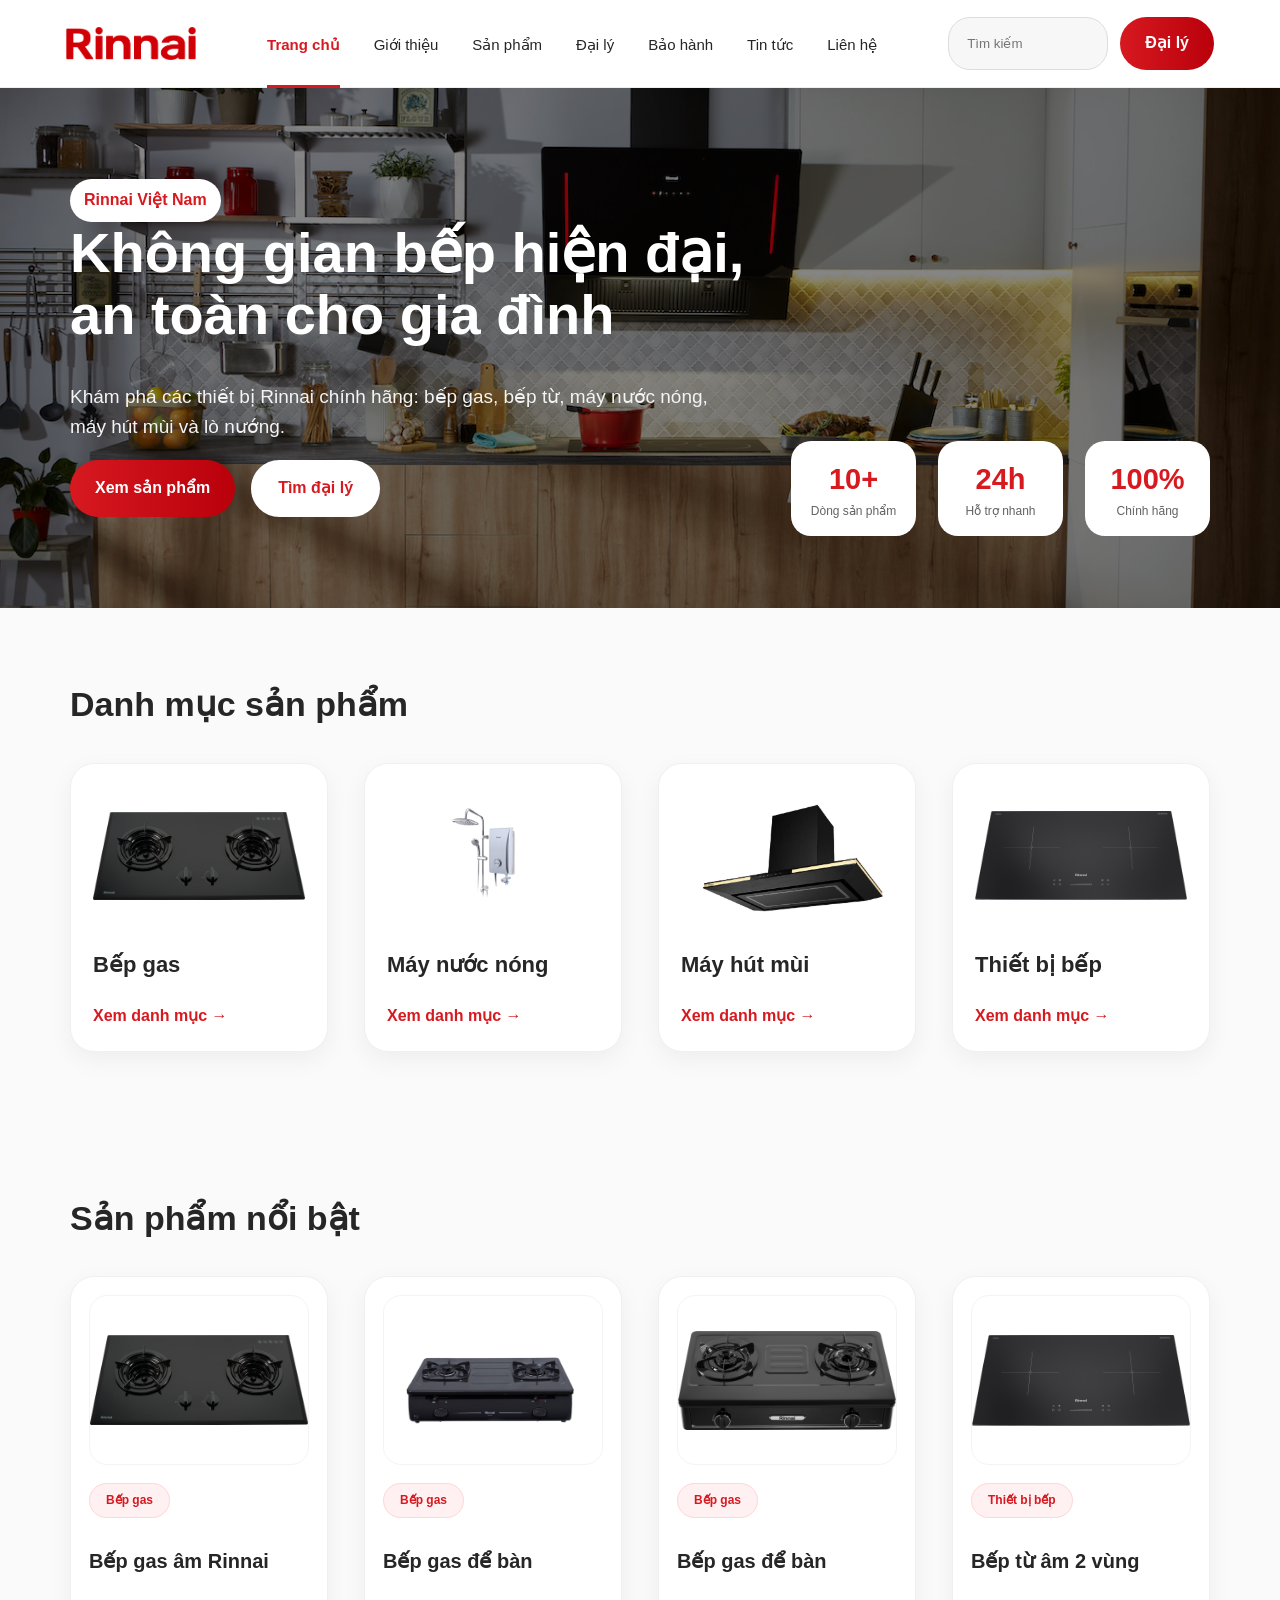
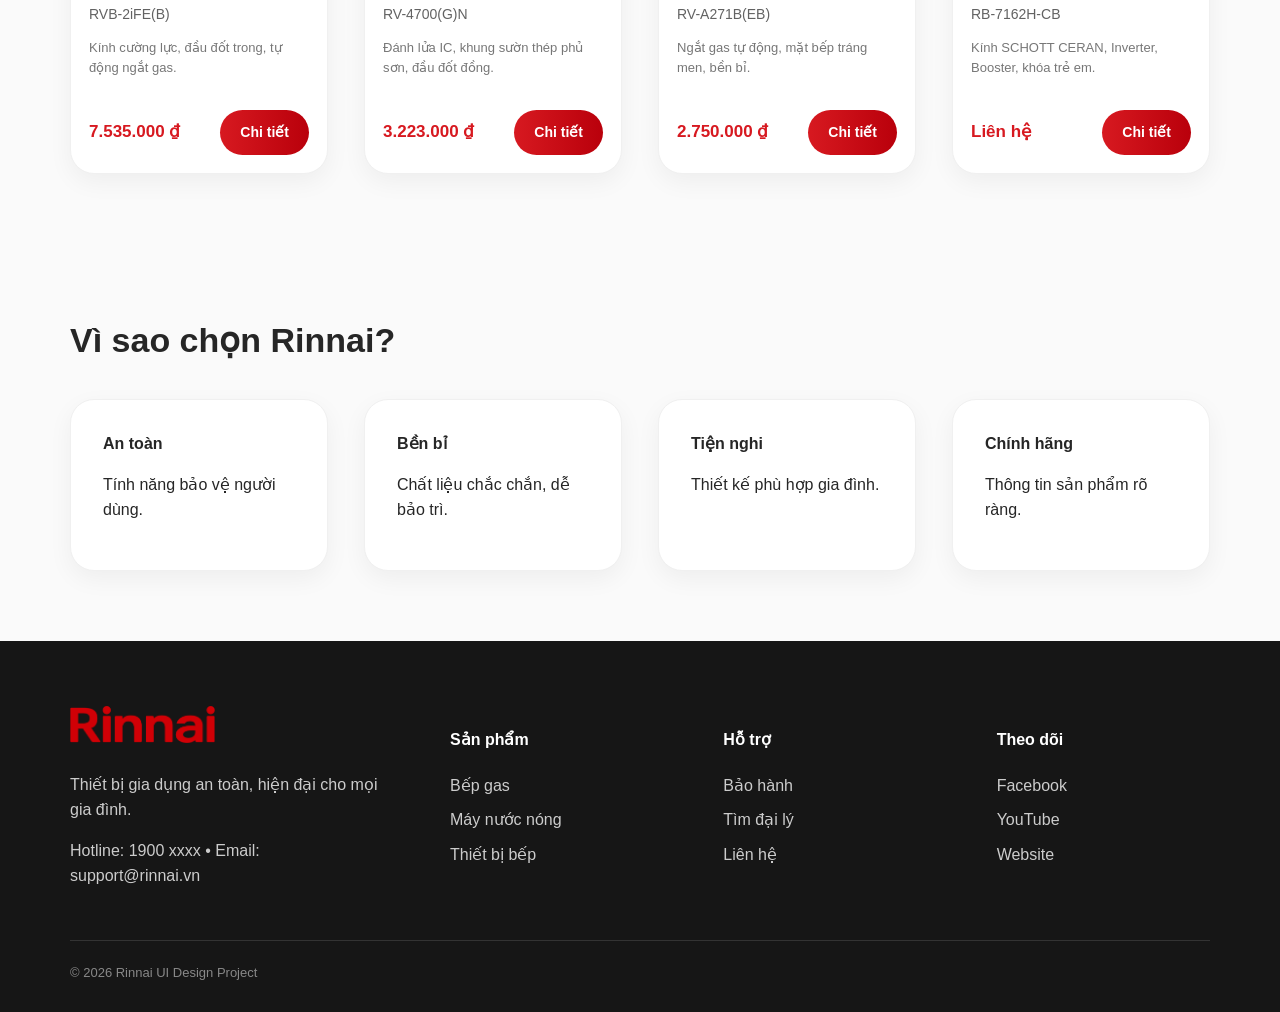
==== index.html @ 89b27ddd "Initial Rinnai high fidelity website" ====
<!doctype html><html lang="vi"><head><meta charset="utf-8"><meta name="viewport" content="width=device-width, initial-scale=1"><title>Trang chủ | Rinnai UI Design</title><link rel="stylesheet" href="assets/css/styles.css"></head><body><header class="site-header"><a class="logo" href="index.html"><img src="assets/images/logo.png" alt="Rinnai"></a><nav class="nav-links"><a class="active" href="index.html">Trang chủ</a><a class="" href="about.html">Giới thiệu</a><a class="" href="products.html">Sản phẩm</a><a class="" href="dealers.html">Đại lý</a><a class="" href="warranty.html">Bảo hành</a><a class="" href="news.html">Tin tức</a><a class="" href="contact.html">Liên hệ</a></nav><div class="header-actions"><input class="search" placeholder="Tìm kiếm"><a class="btn dealer-btn" href="dealers.html">Đại lý</a></div></header><main><section class="hero"><img src="assets/images/banner-kitchen.jpg"><div class="hero-overlay"></div><div class="hero-content"><span class="eyebrow">Rinnai Việt Nam</span><h1>Không gian bếp hiện đại,<br>an toàn cho gia đình</h1><p>Khám phá các thiết bị Rinnai chính hãng: bếp gas, bếp từ, máy nước nóng, máy hút mùi và lò nướng.</p><div class="hero-actions"><a class="btn" href="products.html">Xem sản phẩm</a><a class="btn outline light" href="dealers.html">Tìm đại lý</a></div><div class="hero-stats"><div><strong>10+</strong><span>Dòng sản phẩm</span></div><div><strong>24h</strong><span>Hỗ trợ nhanh</span></div><div><strong>100%</strong><span>Chính hãng</span></div></div></div></section><section class="section"><h2>Danh mục sản phẩm</h2><div class="category-grid"><a class="category-card" href="gas-stove.html"><img src="assets/images/gas-built-in.png" alt="Bếp gas"><h3>Bếp gas</h3><span>Xem danh mục →</span></a><a class="category-card" href="water-heater.html"><img src="assets/images/heater-dp.png" alt="Máy nước nóng"><h3>Máy nước nóng</h3><span>Xem danh mục →</span></a><a class="category-card" href="kitchen-appliances.html"><img src="assets/images/hood-angle.jpg" alt="Máy hút mùi"><h3>Máy hút mùi</h3><span>Xem danh mục →</span></a><a class="category-card" href="kitchen-appliances.html"><img src="assets/images/induction-rb7162.png" alt="Thiết bị bếp"><h3>Thiết bị bếp</h3><span>Xem danh mục →</span></a></div></section><section class="section"><h2>Sản phẩm nổi bật</h2><div class="product-grid"><article class="product-card" data-category="Bếp gas">
<a class="product-image" href="product-detail.html?id=rvb-2ife"><img src="assets/images/gas-built-in.png" alt="Bếp gas âm Rinnai"></a>
<span class="tag">Bếp gas</span><h3>Bếp gas âm Rinnai</h3><p class="code">RVB-2iFE(B)</p><p class="desc">Kính cường lực, đầu đốt trong, tự động ngắt gas.</p>
<div class="card-bottom"><strong>7.535.000 ₫</strong><a class="btn small" href="product-detail.html?id=rvb-2ife">Chi tiết</a></div></article><article class="product-card" data-category="Bếp gas">
<a class="product-image" href="product-detail.html?id=rv-4700"><img src="assets/images/gas-table-rv4700.jpg" alt="Bếp gas để bàn"></a>
<span class="tag">Bếp gas</span><h3>Bếp gas để bàn</h3><p class="code">RV-4700(G)N</p><p class="desc">Đánh lửa IC, khung sườn thép phủ sơn, đầu đốt đồng.</p>
<div class="card-bottom"><strong>3.223.000 ₫</strong><a class="btn small" href="product-detail.html?id=rv-4700">Chi tiết</a></div></article><article class="product-card" data-category="Bếp gas">
<a class="product-image" href="product-detail.html?id=rv-a271"><img src="assets/images/gas-table-rva271.png" alt="Bếp gas để bàn"></a>
<span class="tag">Bếp gas</span><h3>Bếp gas để bàn</h3><p class="code">RV-A271B(EB)</p><p class="desc">Ngắt gas tự động, mặt bếp tráng men, bền bỉ.</p>
<div class="card-bottom"><strong>2.750.000 ₫</strong><a class="btn small" href="product-detail.html?id=rv-a271">Chi tiết</a></div></article><article class="product-card" data-category="Thiết bị bếp">
<a class="product-image" href="product-detail.html?id=rb-7162h"><img src="assets/images/induction-rb7162.png" alt="Bếp từ âm 2 vùng"></a>
<span class="tag">Thiết bị bếp</span><h3>Bếp từ âm 2 vùng</h3><p class="code">RB-7162H-CB</p><p class="desc">Kính SCHOTT CERAN, Inverter, Booster, khóa trẻ em.</p>
<div class="card-bottom"><strong>Liên hệ</strong><a class="btn small" href="product-detail.html?id=rb-7162h">Chi tiết</a></div></article></div></section><section class="section"><h2>Vì sao chọn Rinnai?</h2><div class="why-grid"><div><b>An toàn</b><p>Tính năng bảo vệ người dùng.</p></div><div><b>Bền bỉ</b><p>Chất liệu chắc chắn, dễ bảo trì.</p></div><div><b>Tiện nghi</b><p>Thiết kế phù hợp gia đình.</p></div><div><b>Chính hãng</b><p>Thông tin sản phẩm rõ ràng.</p></div></div></section></main><footer class="site-footer"><div class="footer-grid"><div><img class="footer-logo" src="assets/images/logo.png" alt="Rinnai"><p>Thiết bị gia dụng an toàn, hiện đại cho mọi gia đình.</p><p>Hotline: 1900 xxxx • Email: support@rinnai.vn</p></div><div><h4>Sản phẩm</h4><a href="gas-stove.html">Bếp gas</a><a href="water-heater.html">Máy nước nóng</a><a href="kitchen-appliances.html">Thiết bị bếp</a></div><div><h4>Hỗ trợ</h4><a href="warranty.html">Bảo hành</a><a href="dealers.html">Tìm đại lý</a><a href="contact.html">Liên hệ</a></div><div><h4>Theo dõi</h4><a>Facebook</a><a>YouTube</a><a>Website</a></div></div><div class="copyright">© 2026 Rinnai UI Design Project</div></footer><script src="assets/js/main.js"></script></body></html>
---- assets/css/styles.css ----
:root{--red:#D71920;--dark:#171717;--gray:#626262;--line:#e7e7e7;--bg:#fafafa}
*{box-sizing:border-box}body{margin:0;font-family:Arial,Helvetica,sans-serif;background:var(--bg);color:#262626;line-height:1.55}a{text-decoration:none;color:inherit}img{max-width:100%;display:block}
.site-header{height:88px;background:#fff;border-bottom:1px solid #eee;display:flex;align-items:center;padding:0 66px;gap:34px;position:sticky;top:0;z-index:10}.logo img{width:130px}.nav-links{display:flex;gap:34px;flex:1;justify-content:center}.nav-links a{font-size:15px;padding:34px 0 28px;border-bottom:3px solid transparent}.nav-links a.active{color:var(--red);font-weight:700;border-color:var(--red)}.header-actions{display:flex;gap:12px}.search{width:160px;border:1px solid #ddd;border-radius:22px;padding:12px 18px;background:#f7f7f7}
.btn{display:inline-flex;align-items:center;justify-content:center;border-radius:999px;padding:14px 25px;background:linear-gradient(90deg,#D71920,#B9000B);color:#fff;font-weight:700;border:0;cursor:pointer;white-space:nowrap}.btn.outline{background:#fff;color:var(--red);border:2px solid var(--red)}.btn.outline.light{background:#fff;color:var(--red);border-color:#fff}.btn.small{padding:12px 20px;font-size:14px}
.hero,.sub-hero{position:relative;min-height:520px;overflow:hidden}.sub-hero{min-height:420px}.hero img{height:520px;width:100%;object-fit:cover}.sub-hero img{height:420px;width:100%;object-fit:cover}.hero-overlay{position:absolute;inset:0;background:rgba(0,0,0,.48)}.hero-content{position:absolute;inset:0;display:flex;flex-direction:column;justify-content:center;padding:0 70px;color:#fff}.hero-content h1{font-size:56px;line-height:1.1;margin:0 0 18px}.hero-content p{font-size:19px;max-width:650px;color:#f4f4f4}.eyebrow{background:#fff;color:var(--red);border-radius:99px;padding:9px 14px;font-weight:700;width:max-content}.hero-actions{display:flex;gap:16px}.hero-stats{position:absolute;right:70px;bottom:72px;display:flex;gap:22px}.hero-stats div{background:#fff;border-radius:20px;width:125px;height:95px;text-align:center;display:flex;flex-direction:column;justify-content:center}.hero-stats strong{font-size:29px;color:var(--red)}.hero-stats span{font-size:12px;color:var(--gray)}
.page-hero{background:#fff6f2;padding:88px 70px 74px}.page-hero h1{font-size:52px;margin:0 0 18px}.page-hero p{font-size:18px;color:var(--gray)}.page-hero.split{display:grid;grid-template-columns:1.2fr .8fr;gap:60px;align-items:center}.page-hero.split img{height:270px;object-fit:cover;border-radius:26px;background:#fff}
.section{padding:70px}.section h2{font-size:34px;margin:0 0 32px}.category-grid,.product-grid,.why-grid,.feature-grid,.news-grid{display:grid;grid-template-columns:repeat(4,1fr);gap:36px}.news-grid{grid-template-columns:repeat(3,1fr)}.category-card,.product-card,.why-grid>div,.feature-grid>div,.panel,.news-grid article{background:#fff;border:1px solid #f0f0f0;border-radius:24px;box-shadow:0 8px 24px rgba(0,0,0,.05)}.category-card{padding:22px}.category-card img{height:140px;object-fit:contain;margin:auto}.category-card h3{font-size:22px}.category-card span,.news-grid a{color:var(--red);font-weight:700}
.product-card{padding:18px;min-height:490px;display:flex;flex-direction:column}.product-image{height:170px;background:#fff;border:1px solid #f4f4f4;border-radius:18px;display:flex;align-items:center;justify-content:center;overflow:hidden}.product-image img{max-height:150px;object-fit:contain;margin:auto}.tag{align-self:flex-start;background:#fff0f1;color:var(--red);border:1px solid #ffd6d9;border-radius:99px;padding:7px 16px;font-size:12px;font-weight:700;margin-top:18px}.product-card h3{font-size:20px;min-height:50px;margin:28px 0 8px}.code{color:var(--gray);font-size:14px;margin:0 0 12px}.desc{color:#777;font-size:13px;min-height:44px;margin:0}.card-bottom{margin-top:auto;display:flex;align-items:center;justify-content:space-between;gap:12px;padding-top:28px}.card-bottom strong{color:var(--red);font-size:17px;white-space:nowrap}
.why-grid>div,.feature-grid>div,.panel,.news-grid article{padding:32px}.filters{display:flex;gap:14px;flex-wrap:wrap;margin-bottom:36px}.filter-btn{border:1px solid #eaeaea;background:#fff;border-radius:99px;padding:15px 25px;font-weight:700}.filter-btn.active{background:var(--red);color:#fff;border-color:var(--red)}
.detail-layout{display:grid;grid-template-columns:1fr 1fr;gap:60px}.detail-image,.detail-info{background:#fff;border:1px solid #f0f0f0;border-radius:32px;padding:44px}.detail-image img{height:520px;object-fit:contain;margin:auto}.detail-info h1{font-size:44px;line-height:1.1}.detail-price{display:block;color:var(--red);font-size:32px;margin:24px 0}.detail-actions{display:flex;gap:14px;margin-top:24px}.compare-table table{width:100%;border-collapse:collapse;background:#fff;border-radius:24px;overflow:hidden}.compare-table th{background:var(--red);color:#fff}.compare-table th,.compare-table td{padding:22px;border-bottom:1px solid #eee}.compare-table img{height:120px;object-fit:contain}
.two-col{display:grid;grid-template-columns:430px 1fr;gap:60px}.panel input,.panel select,.panel textarea{width:100%;border:1px solid #e5e5e5;background:#f9f9f9;border-radius:14px;padding:16px 18px;margin-bottom:16px}.panel textarea{min-height:115px}.map-box{background:#ededed;border-radius:28px;display:flex;align-items:center;justify-content:center;color:var(--gray);font-weight:700;font-size:22px}.steps b{background:var(--red);color:#fff;border-radius:50%;display:inline-flex;width:42px;height:42px;align-items:center;justify-content:center;margin-right:12px}
.news-grid img{height:190px;object-fit:cover;border-radius:18px;width:100%;background:#fff}
.site-footer{background:#161616;color:#ccc;padding:65px 70px 28px}.footer-grid{display:grid;grid-template-columns:1.5fr repeat(3,1fr);gap:60px}.footer-logo{width:145px;margin-bottom:30px}.site-footer h4{color:#fff}.site-footer a{display:block;color:#ccc;margin:10px 0}.copyright{border-top:1px solid #333;margin-top:36px;padding-top:22px;color:#888;font-size:13px}
@media(max-width:1100px){.nav-links{display:none}.site-header{padding:0 24px}.search{display:none}.hero-stats{display:none}.category-grid,.product-grid,.why-grid,.feature-grid,.news-grid,.footer-grid,.page-hero.split,.detail-layout,.two-col{grid-template-columns:1fr 1fr}.page-hero.split,.detail-layout,.two-col,.footer-grid{grid-template-columns:1fr}.hero-content h1{font-size:42px}}
@media(max-width:680px){.section,.page-hero,.hero-content,.site-footer{padding-left:22px;padding-right:22px}.category-grid,.product-grid,.why-grid,.feature-grid,.news-grid{grid-template-columns:1fr}.hero-content h1,.page-hero h1{font-size:34px}.dealer-btn{display:none}}
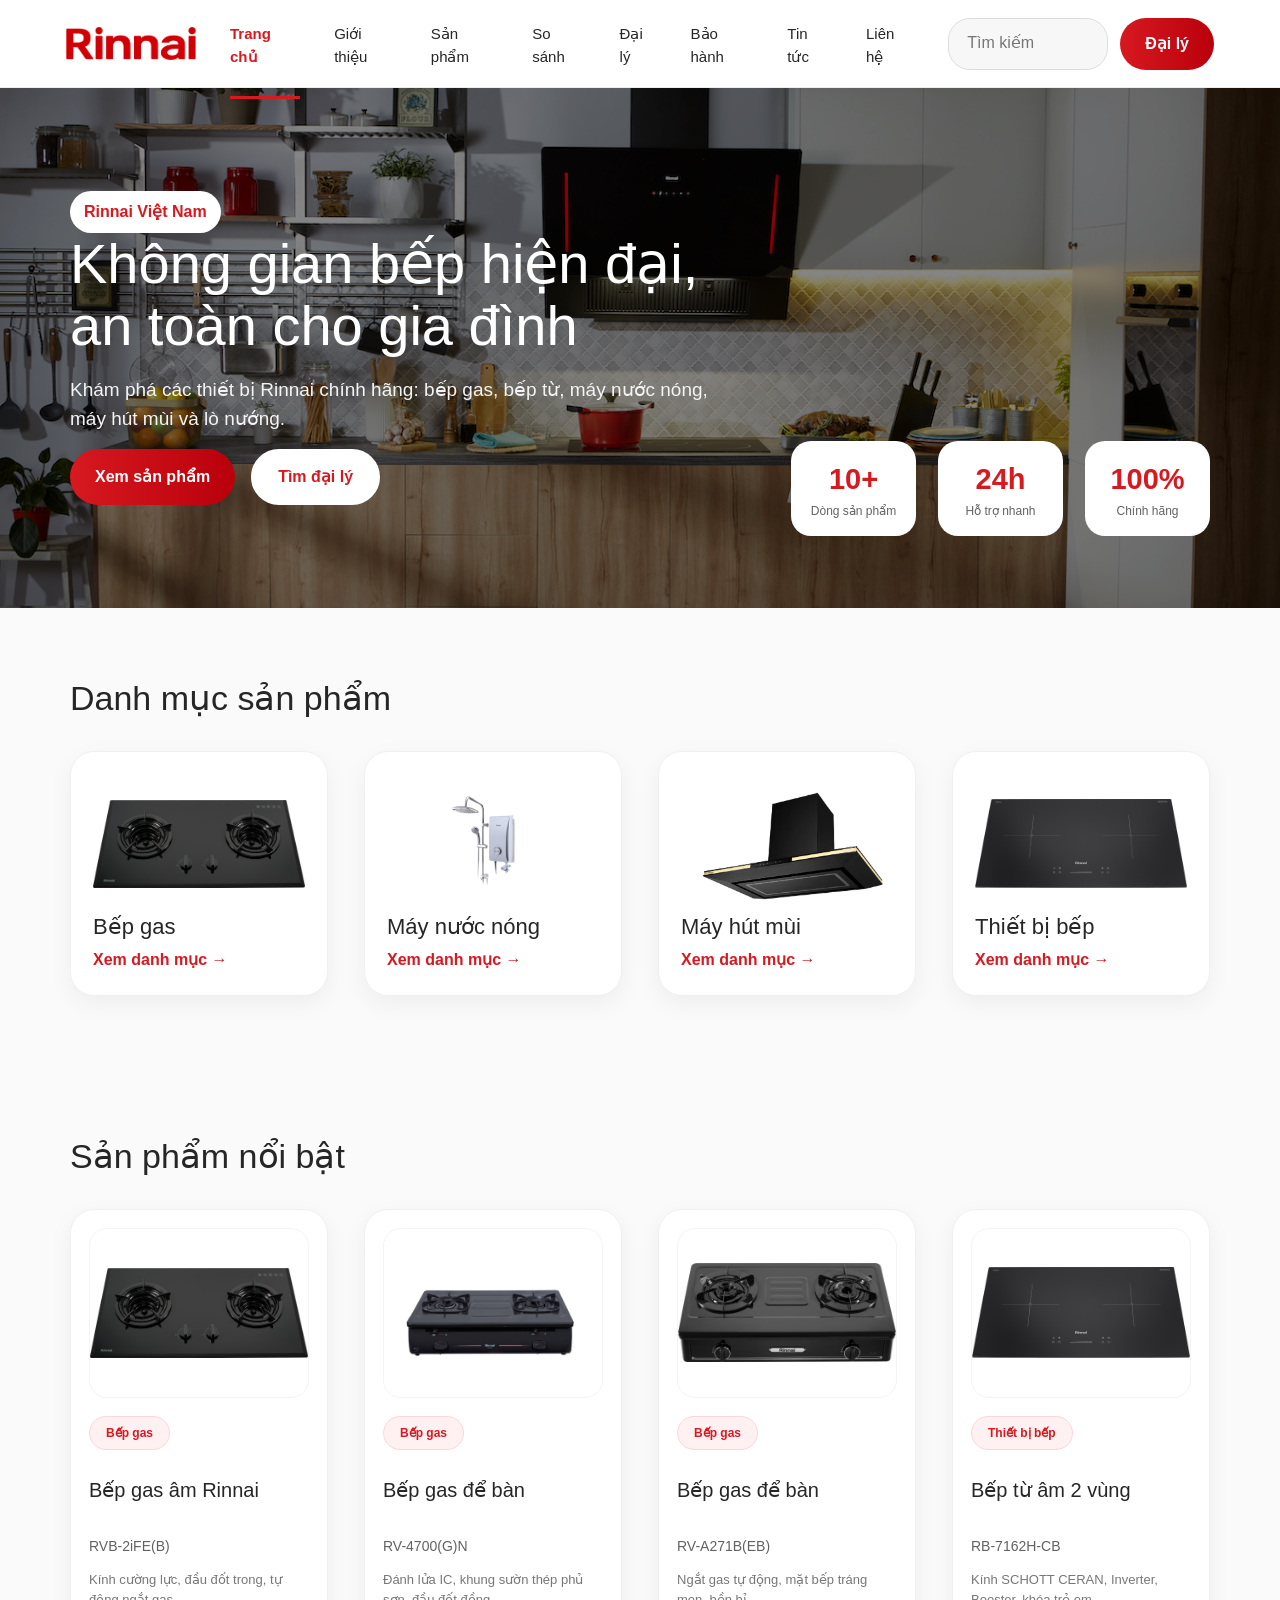
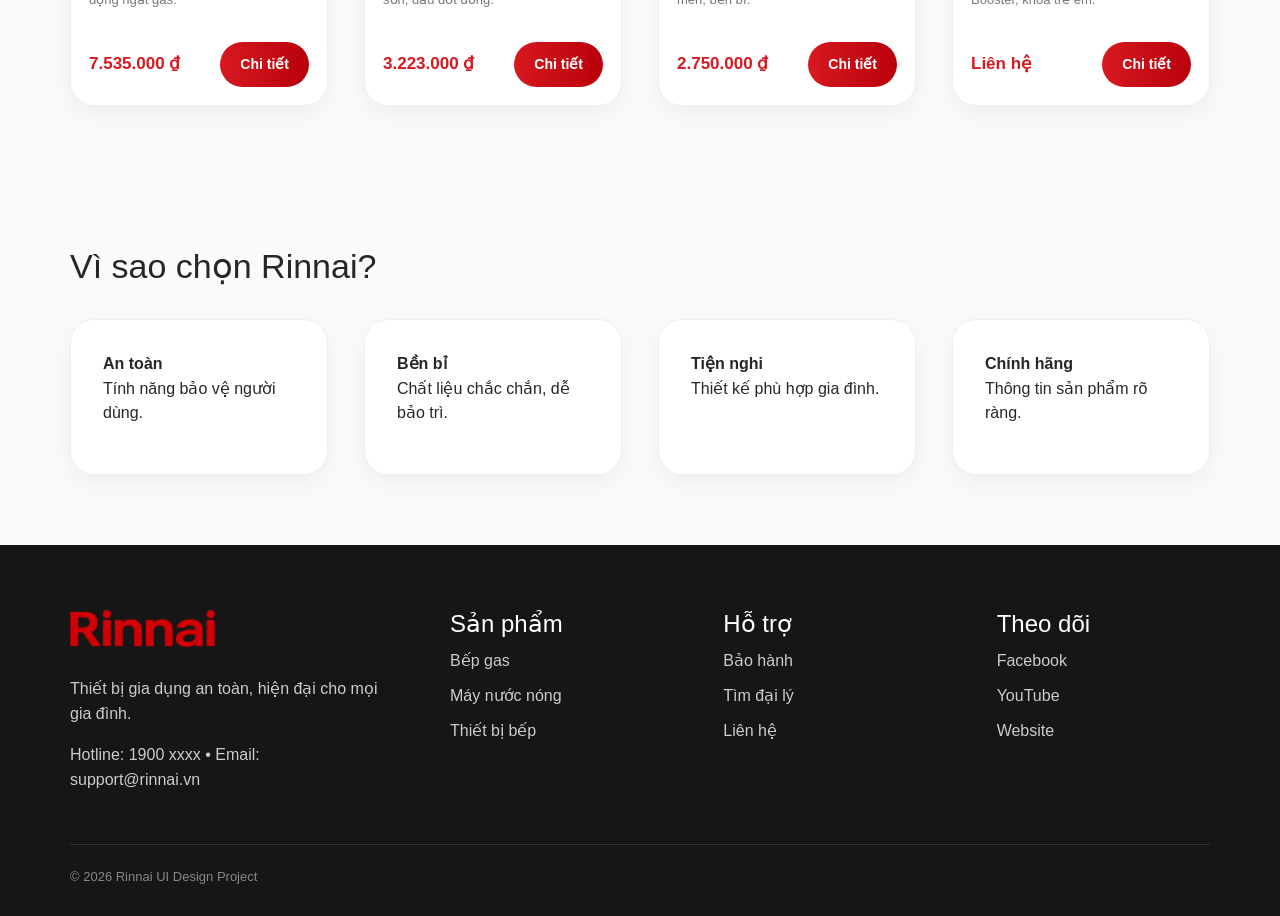
==== commit 32ba8631: "Fix compare dealers forms and bootstrap" ====
--- a/index.html
+++ b/index.html
@@ -1,4 +1,5 @@
-<!doctype html><html lang="vi"><head><meta charset="utf-8"><meta name="viewport" content="width=device-width, initial-scale=1"><title>Trang chủ | Rinnai UI Design</title><link rel="stylesheet" href="assets/css/styles.css"></head><body><header class="site-header"><a class="logo" href="index.html"><img src="assets/images/logo.png" alt="Rinnai"></a><nav class="nav-links"><a class="active" href="index.html">Trang chủ</a><a class="" href="about.html">Giới thiệu</a><a class="" href="products.html">Sản phẩm</a><a class="" href="dealers.html">Đại lý</a><a class="" href="warranty.html">Bảo hành</a><a class="" href="news.html">Tin tức</a><a class="" href="contact.html">Liên hệ</a></nav><div class="header-actions"><input class="search" placeholder="Tìm kiếm"><a class="btn dealer-btn" href="dealers.html">Đại lý</a></div></header><main><section class="hero"><img src="assets/images/banner-kitchen.jpg"><div class="hero-overlay"></div><div class="hero-content"><span class="eyebrow">Rinnai Việt Nam</span><h1>Không gian bếp hiện đại,<br>an toàn cho gia đình</h1><p>Khám phá các thiết bị Rinnai chính hãng: bếp gas, bếp từ, máy nước nóng, máy hút mùi và lò nướng.</p><div class="hero-actions"><a class="btn" href="products.html">Xem sản phẩm</a><a class="btn outline light" href="dealers.html">Tìm đại lý</a></div><div class="hero-stats"><div><strong>10+</strong><span>Dòng sản phẩm</span></div><div><strong>24h</strong><span>Hỗ trợ nhanh</span></div><div><strong>100%</strong><span>Chính hãng</span></div></div></div></section><section class="section"><h2>Danh mục sản phẩm</h2><div class="category-grid"><a class="category-card" href="gas-stove.html"><img src="assets/images/gas-built-in.png" alt="Bếp gas"><h3>Bếp gas</h3><span>Xem danh mục →</span></a><a class="category-card" href="water-heater.html"><img src="assets/images/heater-dp.png" alt="Máy nước nóng"><h3>Máy nước nóng</h3><span>Xem danh mục →</span></a><a class="category-card" href="kitchen-appliances.html"><img src="assets/images/hood-angle.jpg" alt="Máy hút mùi"><h3>Máy hút mùi</h3><span>Xem danh mục →</span></a><a class="category-card" href="kitchen-appliances.html"><img src="assets/images/induction-rb7162.png" alt="Thiết bị bếp"><h3>Thiết bị bếp</h3><span>Xem danh mục →</span></a></div></section><section class="section"><h2>Sản phẩm nổi bật</h2><div class="product-grid"><article class="product-card" data-category="Bếp gas">
+<!doctype html><html lang="vi"><head><meta charset="utf-8"><meta name="viewport" content="width=device-width, initial-scale=1"><title>Trang chủ | Rinnai UI Design</title><link href="https://cdn.jsdelivr.net/npm/bootstrap@5.3.3/dist/css/bootstrap.min.css" rel="stylesheet">
+  <link rel="stylesheet" href="assets/css/styles.css"></head><body><header class="site-header"><a class="logo" href="index.html"><img src="assets/images/logo.png" alt="Rinnai"></a><nav class="nav-links"><a class="active" href="index.html">Trang chủ</a><a class="" href="about.html">Giới thiệu</a><a class="" href="products.html">Sản phẩm</a><a class="" href="compare.html">So sánh</a><a class="" href="dealers.html">Đại lý</a><a class="" href="warranty.html">Bảo hành</a><a class="" href="news.html">Tin tức</a><a class="" href="contact.html">Liên hệ</a></nav><div class="header-actions"><input class="search" placeholder="Tìm kiếm"><a class="btn dealer-btn" href="dealers.html">Đại lý</a></div></header><main><section class="hero"><img src="assets/images/banner-kitchen.jpg"><div class="hero-overlay"></div><div class="hero-content"><span class="eyebrow">Rinnai Việt Nam</span><h1>Không gian bếp hiện đại,<br>an toàn cho gia đình</h1><p>Khám phá các thiết bị Rinnai chính hãng: bếp gas, bếp từ, máy nước nóng, máy hút mùi và lò nướng.</p><div class="hero-actions"><a class="btn" href="products.html">Xem sản phẩm</a><a class="btn outline light" href="dealers.html">Tìm đại lý</a></div><div class="hero-stats"><div><strong>10+</strong><span>Dòng sản phẩm</span></div><div><strong>24h</strong><span>Hỗ trợ nhanh</span></div><div><strong>100%</strong><span>Chính hãng</span></div></div></div></section><section class="section"><h2>Danh mục sản phẩm</h2><div class="category-grid"><a class="category-card" href="gas-stove.html"><img src="assets/images/gas-built-in.png" alt="Bếp gas"><h3>Bếp gas</h3><span>Xem danh mục →</span></a><a class="category-card" href="water-heater.html"><img src="assets/images/heater-dp.png" alt="Máy nước nóng"><h3>Máy nước nóng</h3><span>Xem danh mục →</span></a><a class="category-card" href="kitchen-appliances.html"><img src="assets/images/hood-angle.jpg" alt="Máy hút mùi"><h3>Máy hút mùi</h3><span>Xem danh mục →</span></a><a class="category-card" href="kitchen-appliances.html"><img src="assets/images/induction-rb7162.png" alt="Thiết bị bếp"><h3>Thiết bị bếp</h3><span>Xem danh mục →</span></a></div></section><section class="section"><h2>Sản phẩm nổi bật</h2><div class="product-grid"><article class="product-card" data-category="Bếp gas">
 <a class="product-image" href="product-detail.html?id=rvb-2ife"><img src="assets/images/gas-built-in.png" alt="Bếp gas âm Rinnai"></a>
 <span class="tag">Bếp gas</span><h3>Bếp gas âm Rinnai</h3><p class="code">RVB-2iFE(B)</p><p class="desc">Kính cường lực, đầu đốt trong, tự động ngắt gas.</p>
 <div class="card-bottom"><strong>7.535.000 ₫</strong><a class="btn small" href="product-detail.html?id=rvb-2ife">Chi tiết</a></div></article><article class="product-card" data-category="Bếp gas">
@@ -10,4 +11,5 @@
 <div class="card-bottom"><strong>2.750.000 ₫</strong><a class="btn small" href="product-detail.html?id=rv-a271">Chi tiết</a></div></article><article class="product-card" data-category="Thiết bị bếp">
 <a class="product-image" href="product-detail.html?id=rb-7162h"><img src="assets/images/induction-rb7162.png" alt="Bếp từ âm 2 vùng"></a>
 <span class="tag">Thiết bị bếp</span><h3>Bếp từ âm 2 vùng</h3><p class="code">RB-7162H-CB</p><p class="desc">Kính SCHOTT CERAN, Inverter, Booster, khóa trẻ em.</p>
-<div class="card-bottom"><strong>Liên hệ</strong><a class="btn small" href="product-detail.html?id=rb-7162h">Chi tiết</a></div></article></div></section><section class="section"><h2>Vì sao chọn Rinnai?</h2><div class="why-grid"><div><b>An toàn</b><p>Tính năng bảo vệ người dùng.</p></div><div><b>Bền bỉ</b><p>Chất liệu chắc chắn, dễ bảo trì.</p></div><div><b>Tiện nghi</b><p>Thiết kế phù hợp gia đình.</p></div><div><b>Chính hãng</b><p>Thông tin sản phẩm rõ ràng.</p></div></div></section></main><footer class="site-footer"><div class="footer-grid"><div><img class="footer-logo" src="assets/images/logo.png" alt="Rinnai"><p>Thiết bị gia dụng an toàn, hiện đại cho mọi gia đình.</p><p>Hotline: 1900 xxxx • Email: support@rinnai.vn</p></div><div><h4>Sản phẩm</h4><a href="gas-stove.html">Bếp gas</a><a href="water-heater.html">Máy nước nóng</a><a href="kitchen-appliances.html">Thiết bị bếp</a></div><div><h4>Hỗ trợ</h4><a href="warranty.html">Bảo hành</a><a href="dealers.html">Tìm đại lý</a><a href="contact.html">Liên hệ</a></div><div><h4>Theo dõi</h4><a>Facebook</a><a>YouTube</a><a>Website</a></div></div><div class="copyright">© 2026 Rinnai UI Design Project</div></footer><script src="assets/js/main.js"></script></body></html>+<div class="card-bottom"><strong>Liên hệ</strong><a class="btn small" href="product-detail.html?id=rb-7162h">Chi tiết</a></div></article></div></section><section class="section"><h2>Vì sao chọn Rinnai?</h2><div class="why-grid"><div><b>An toàn</b><p>Tính năng bảo vệ người dùng.</p></div><div><b>Bền bỉ</b><p>Chất liệu chắc chắn, dễ bảo trì.</p></div><div><b>Tiện nghi</b><p>Thiết kế phù hợp gia đình.</p></div><div><b>Chính hãng</b><p>Thông tin sản phẩm rõ ràng.</p></div></div></section></main><footer class="site-footer"><div class="footer-grid"><div><img class="footer-logo" src="assets/images/logo.png" alt="Rinnai"><p>Thiết bị gia dụng an toàn, hiện đại cho mọi gia đình.</p><p>Hotline: 1900 xxxx • Email: support@rinnai.vn</p></div><div><h4>Sản phẩm</h4><a href="gas-stove.html">Bếp gas</a><a href="water-heater.html">Máy nước nóng</a><a href="kitchen-appliances.html">Thiết bị bếp</a></div><div><h4>Hỗ trợ</h4><a href="warranty.html">Bảo hành</a><a href="dealers.html">Tìm đại lý</a><a href="contact.html">Liên hệ</a></div><div><h4>Theo dõi</h4><a>Facebook</a><a>YouTube</a><a>Website</a></div></div><div class="copyright">© 2026 Rinnai UI Design Project</div></footer><script src="https://cdn.jsdelivr.net/npm/bootstrap@5.3.3/dist/js/bootstrap.bundle.min.js"></script>
+  <script src="assets/js/main.js"></script></body></html>
--- a/assets/css/styles.css
+++ b/assets/css/styles.css
@@ -14,3 +14,22 @@
 .site-footer{background:#161616;color:#ccc;padding:65px 70px 28px}.footer-grid{display:grid;grid-template-columns:1.5fr repeat(3,1fr);gap:60px}.footer-logo{width:145px;margin-bottom:30px}.site-footer h4{color:#fff}.site-footer a{display:block;color:#ccc;margin:10px 0}.copyright{border-top:1px solid #333;margin-top:36px;padding-top:22px;color:#888;font-size:13px}
 @media(max-width:1100px){.nav-links{display:none}.site-header{padding:0 24px}.search{display:none}.hero-stats{display:none}.category-grid,.product-grid,.why-grid,.feature-grid,.news-grid,.footer-grid,.page-hero.split,.detail-layout,.two-col{grid-template-columns:1fr 1fr}.page-hero.split,.detail-layout,.two-col,.footer-grid{grid-template-columns:1fr}.hero-content h1{font-size:42px}}
 @media(max-width:680px){.section,.page-hero,.hero-content,.site-footer{padding-left:22px;padding-right:22px}.category-grid,.product-grid,.why-grid,.feature-grid,.news-grid{grid-template-columns:1fr}.hero-content h1,.page-hero h1{font-size:34px}.dealer-btn{display:none}}
+
+
+/* ===== Fixed logic sections: compare, dealers, forms ===== */
+.compare-toolbar{display:flex;align-items:center;gap:14px;flex-wrap:wrap;margin-top:24px}
+.compare-toolbar span{font-weight:700;color:#171717;background:#fff;border:1px solid #eee;border-radius:999px;padding:13px 18px}
+.compare-check{display:flex;align-items:center;gap:8px;margin-bottom:14px;font-weight:700;color:#D71920;cursor:pointer}
+.compare-check input{width:18px;height:18px;accent-color:#D71920}
+.form-message{color:#D71920;font-weight:700;margin-top:14px;min-height:22px}
+.dealer-page{display:grid;grid-template-columns:420px 1fr;gap:40px;align-items:stretch}
+.dealer-map iframe{width:100%;height:100%;min-height:390px;border:0;border-radius:28px;box-shadow:0 8px 24px rgba(0,0,0,.06)}
+.dealer-list{display:grid;grid-template-columns:repeat(2,minmax(0,1fr));gap:24px}
+.dealer-card{background:#fff;border:1px solid #f0f0f0;border-radius:24px;padding:28px;box-shadow:0 8px 24px rgba(0,0,0,.05)}
+.dealer-card h3{margin:0 0 14px;color:#171717}
+.dealer-card p{margin:8px 0;color:#626262}
+.dealer-actions{display:flex;gap:12px;flex-wrap:wrap;margin-top:18px}
+.compare-table small{font-weight:400;color:#fff}
+@media(max-width:900px){
+  .dealer-page,.dealer-list{grid-template-columns:1fr}
+}
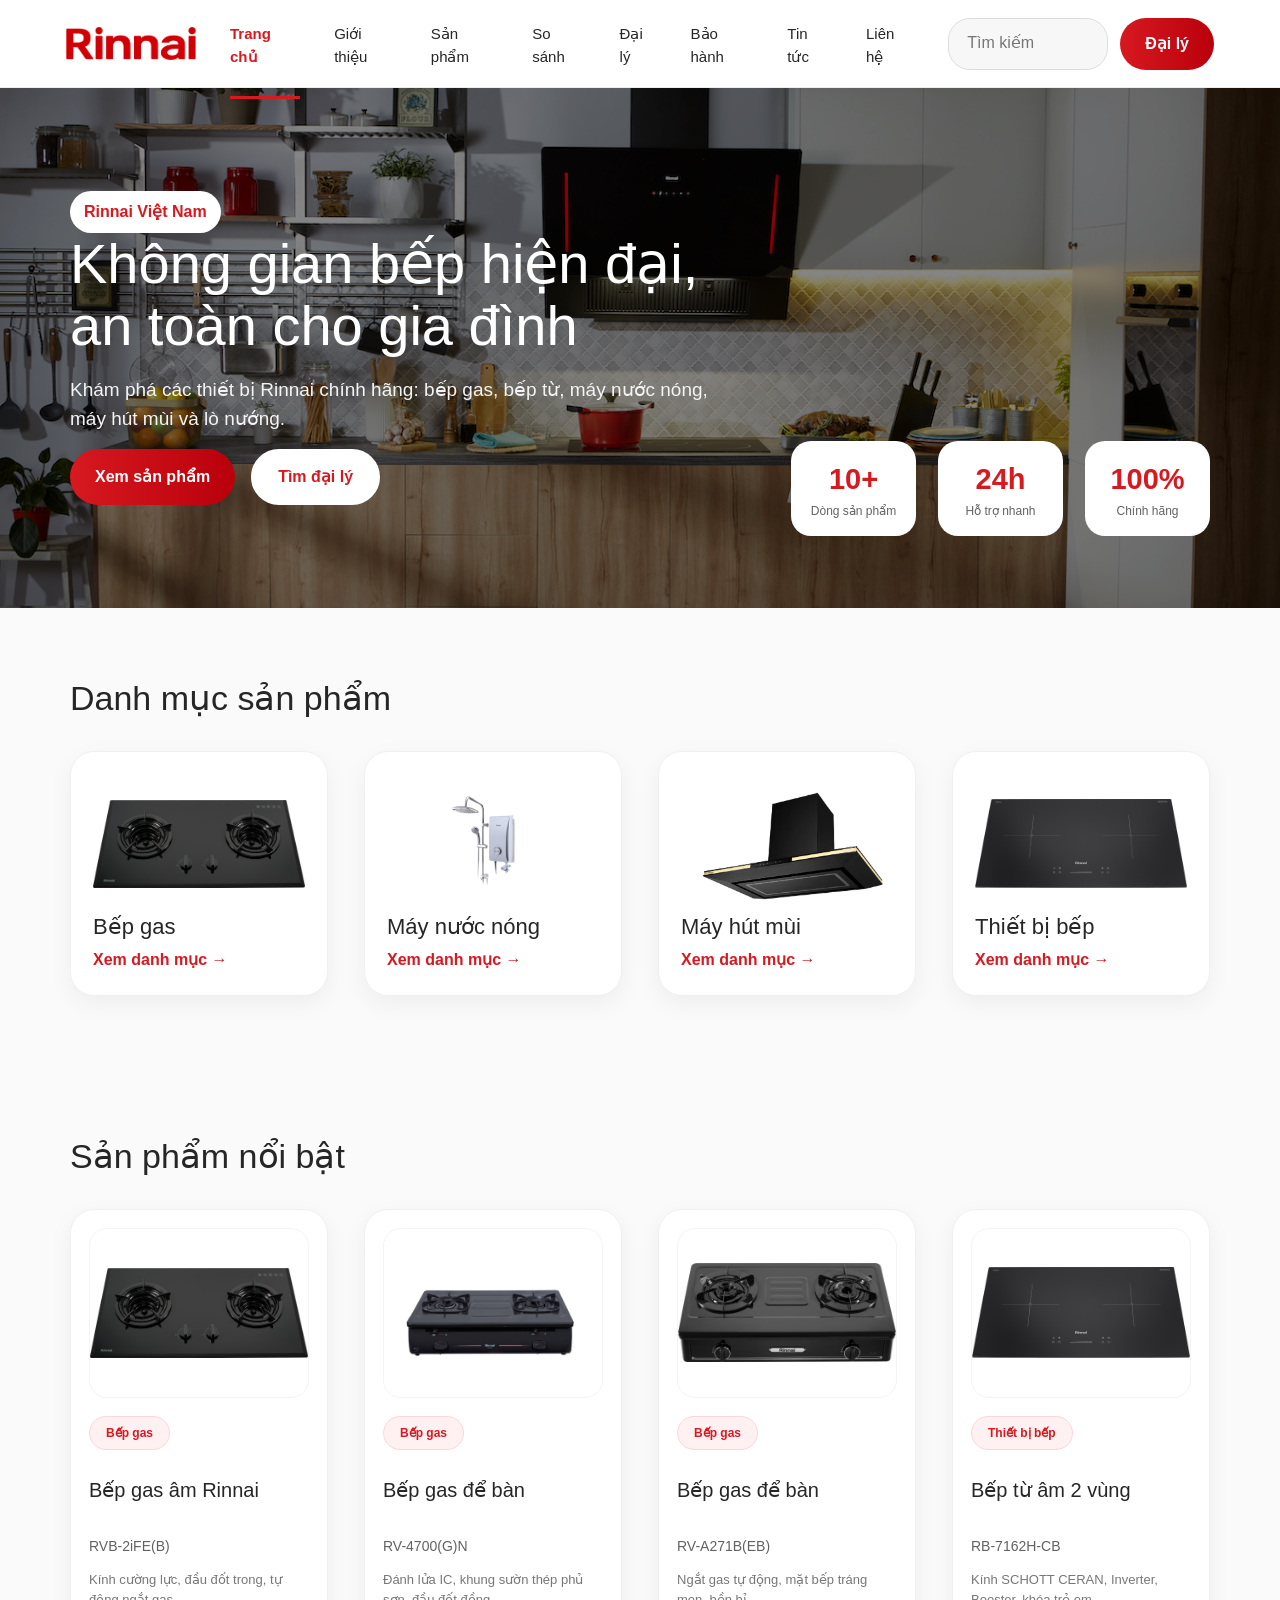
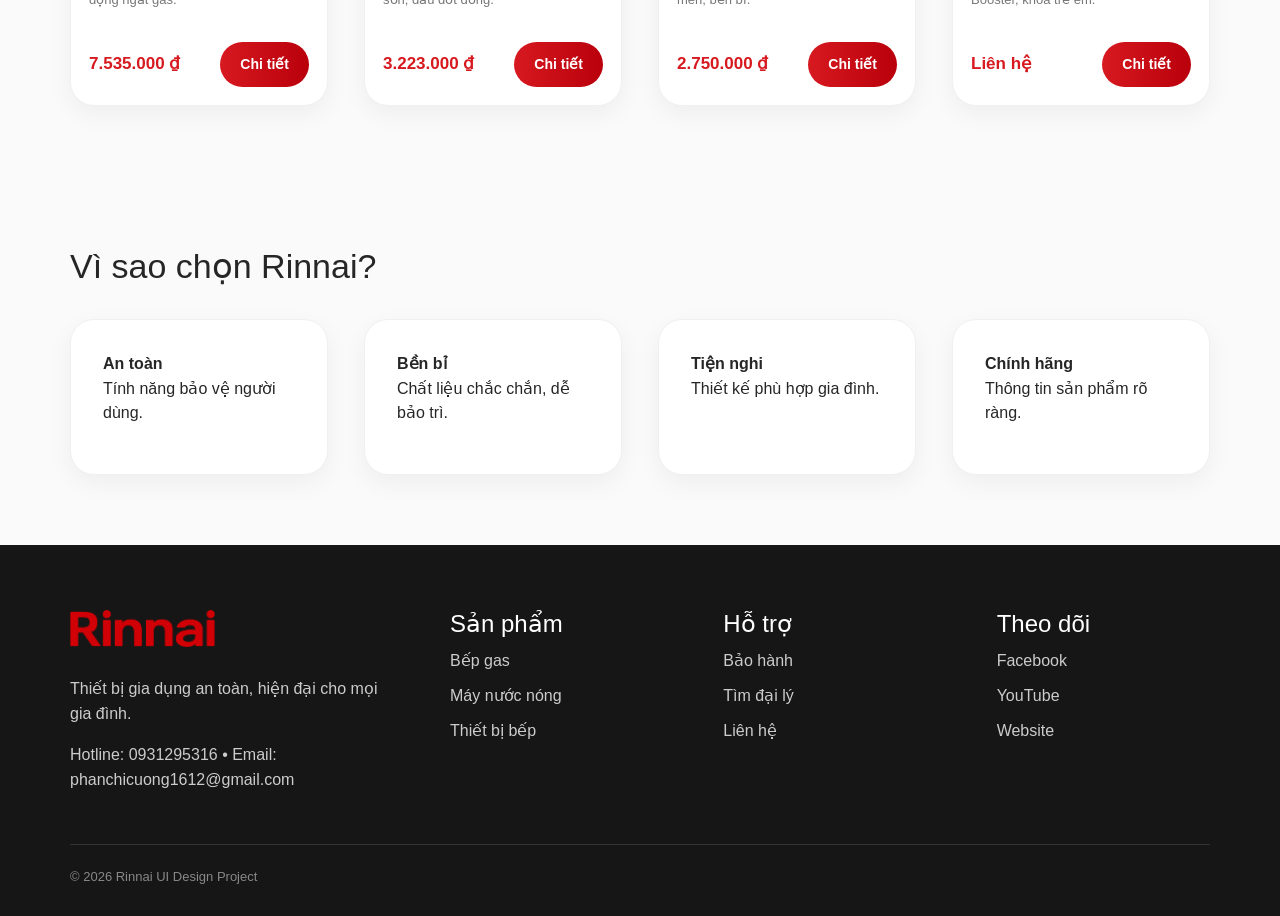
==== commit 896473ad: "Update hotline and contact email" ====
--- a/index.html
+++ b/index.html
@@ -11,5 +11,5 @@
 <div class="card-bottom"><strong>2.750.000 ₫</strong><a class="btn small" href="product-detail.html?id=rv-a271">Chi tiết</a></div></article><article class="product-card" data-category="Thiết bị bếp">
 <a class="product-image" href="product-detail.html?id=rb-7162h"><img src="assets/images/induction-rb7162.png" alt="Bếp từ âm 2 vùng"></a>
 <span class="tag">Thiết bị bếp</span><h3>Bếp từ âm 2 vùng</h3><p class="code">RB-7162H-CB</p><p class="desc">Kính SCHOTT CERAN, Inverter, Booster, khóa trẻ em.</p>
-<div class="card-bottom"><strong>Liên hệ</strong><a class="btn small" href="product-detail.html?id=rb-7162h">Chi tiết</a></div></article></div></section><section class="section"><h2>Vì sao chọn Rinnai?</h2><div class="why-grid"><div><b>An toàn</b><p>Tính năng bảo vệ người dùng.</p></div><div><b>Bền bỉ</b><p>Chất liệu chắc chắn, dễ bảo trì.</p></div><div><b>Tiện nghi</b><p>Thiết kế phù hợp gia đình.</p></div><div><b>Chính hãng</b><p>Thông tin sản phẩm rõ ràng.</p></div></div></section></main><footer class="site-footer"><div class="footer-grid"><div><img class="footer-logo" src="assets/images/logo.png" alt="Rinnai"><p>Thiết bị gia dụng an toàn, hiện đại cho mọi gia đình.</p><p>Hotline: 1900 xxxx • Email: support@rinnai.vn</p></div><div><h4>Sản phẩm</h4><a href="gas-stove.html">Bếp gas</a><a href="water-heater.html">Máy nước nóng</a><a href="kitchen-appliances.html">Thiết bị bếp</a></div><div><h4>Hỗ trợ</h4><a href="warranty.html">Bảo hành</a><a href="dealers.html">Tìm đại lý</a><a href="contact.html">Liên hệ</a></div><div><h4>Theo dõi</h4><a>Facebook</a><a>YouTube</a><a>Website</a></div></div><div class="copyright">© 2026 Rinnai UI Design Project</div></footer><script src="https://cdn.jsdelivr.net/npm/bootstrap@5.3.3/dist/js/bootstrap.bundle.min.js"></script>
+<div class="card-bottom"><strong>Liên hệ</strong><a class="btn small" href="product-detail.html?id=rb-7162h">Chi tiết</a></div></article></div></section><section class="section"><h2>Vì sao chọn Rinnai?</h2><div class="why-grid"><div><b>An toàn</b><p>Tính năng bảo vệ người dùng.</p></div><div><b>Bền bỉ</b><p>Chất liệu chắc chắn, dễ bảo trì.</p></div><div><b>Tiện nghi</b><p>Thiết kế phù hợp gia đình.</p></div><div><b>Chính hãng</b><p>Thông tin sản phẩm rõ ràng.</p></div></div></section></main><footer class="site-footer"><div class="footer-grid"><div><img class="footer-logo" src="assets/images/logo.png" alt="Rinnai"><p>Thiết bị gia dụng an toàn, hiện đại cho mọi gia đình.</p><p>Hotline: 0931295316 • Email: phanchicuong1612@gmail.com</p></div><div><h4>Sản phẩm</h4><a href="gas-stove.html">Bếp gas</a><a href="water-heater.html">Máy nước nóng</a><a href="kitchen-appliances.html">Thiết bị bếp</a></div><div><h4>Hỗ trợ</h4><a href="warranty.html">Bảo hành</a><a href="dealers.html">Tìm đại lý</a><a href="contact.html">Liên hệ</a></div><div><h4>Theo dõi</h4><a>Facebook</a><a>YouTube</a><a>Website</a></div></div><div class="copyright">© 2026 Rinnai UI Design Project</div></footer><script src="https://cdn.jsdelivr.net/npm/bootstrap@5.3.3/dist/js/bootstrap.bundle.min.js"></script>
   <script src="assets/js/main.js"></script></body></html>
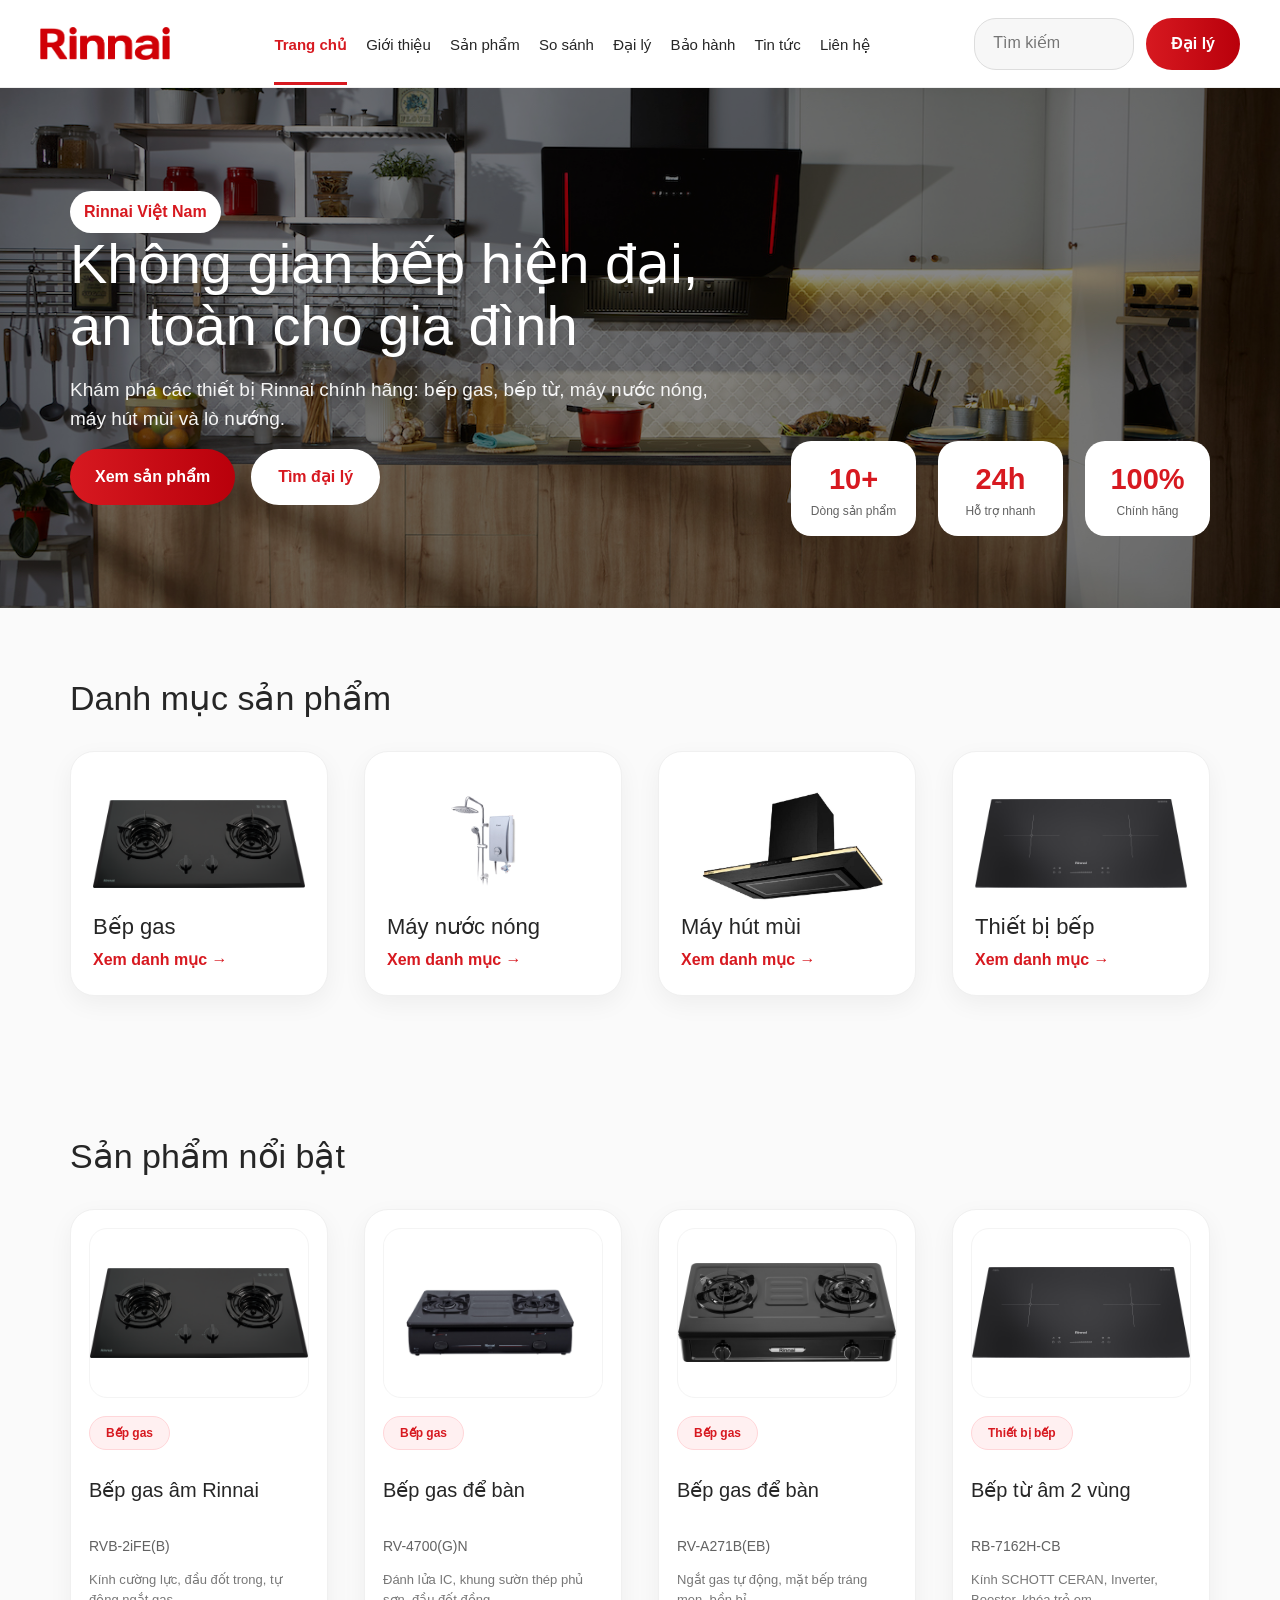
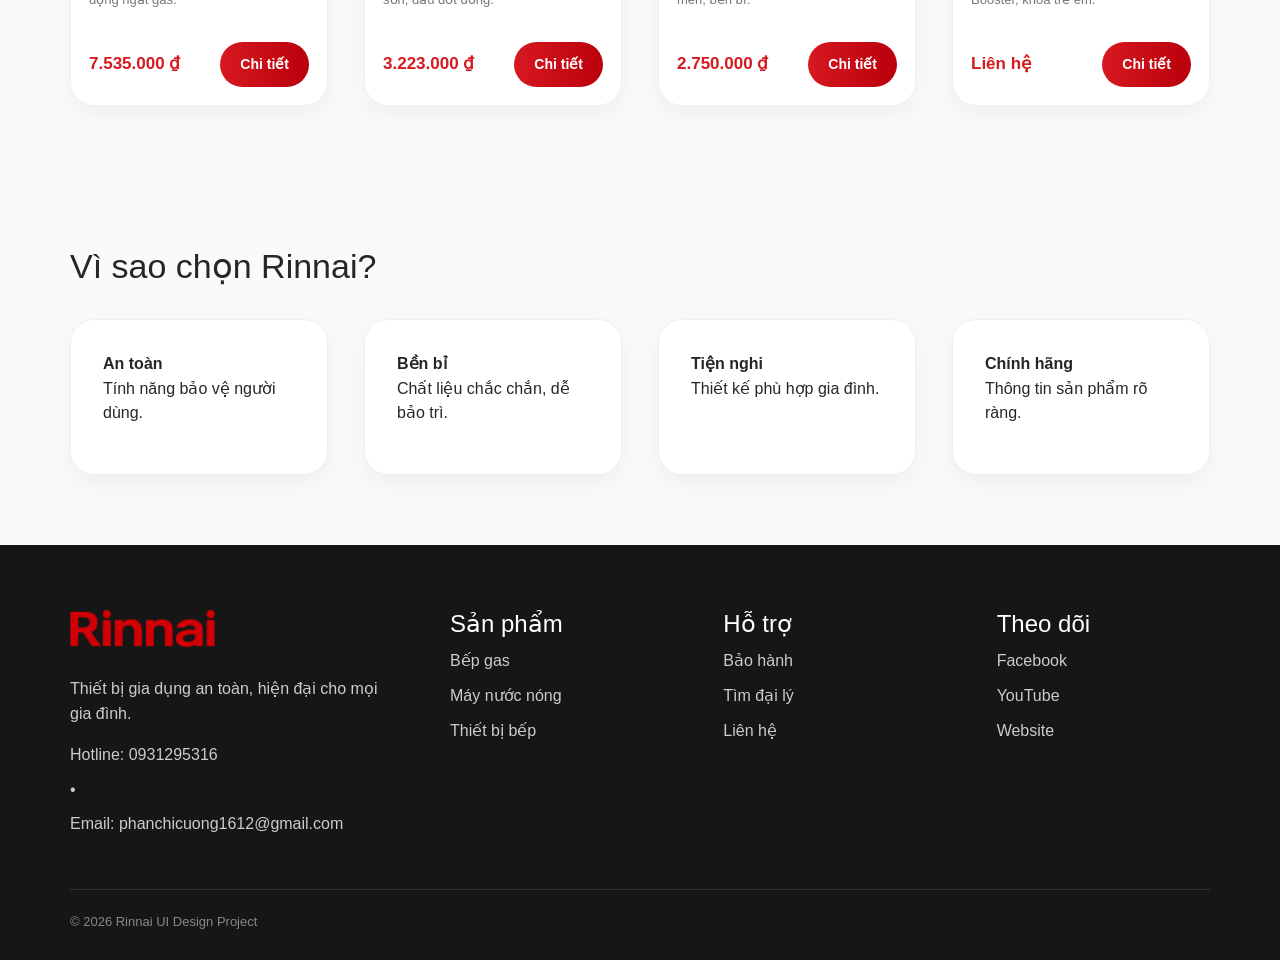
==== commit 54dfac91: "Polish responsive navigation and contact usability" ====
--- a/index.html
+++ b/index.html
@@ -1,5 +1,5 @@
 <!doctype html><html lang="vi"><head><meta charset="utf-8"><meta name="viewport" content="width=device-width, initial-scale=1"><title>Trang chủ | Rinnai UI Design</title><link href="https://cdn.jsdelivr.net/npm/bootstrap@5.3.3/dist/css/bootstrap.min.css" rel="stylesheet">
-  <link rel="stylesheet" href="assets/css/styles.css"></head><body><header class="site-header"><a class="logo" href="index.html"><img src="assets/images/logo.png" alt="Rinnai"></a><nav class="nav-links"><a class="active" href="index.html">Trang chủ</a><a class="" href="about.html">Giới thiệu</a><a class="" href="products.html">Sản phẩm</a><a class="" href="compare.html">So sánh</a><a class="" href="dealers.html">Đại lý</a><a class="" href="warranty.html">Bảo hành</a><a class="" href="news.html">Tin tức</a><a class="" href="contact.html">Liên hệ</a></nav><div class="header-actions"><input class="search" placeholder="Tìm kiếm"><a class="btn dealer-btn" href="dealers.html">Đại lý</a></div></header><main><section class="hero"><img src="assets/images/banner-kitchen.jpg"><div class="hero-overlay"></div><div class="hero-content"><span class="eyebrow">Rinnai Việt Nam</span><h1>Không gian bếp hiện đại,<br>an toàn cho gia đình</h1><p>Khám phá các thiết bị Rinnai chính hãng: bếp gas, bếp từ, máy nước nóng, máy hút mùi và lò nướng.</p><div class="hero-actions"><a class="btn" href="products.html">Xem sản phẩm</a><a class="btn outline light" href="dealers.html">Tìm đại lý</a></div><div class="hero-stats"><div><strong>10+</strong><span>Dòng sản phẩm</span></div><div><strong>24h</strong><span>Hỗ trợ nhanh</span></div><div><strong>100%</strong><span>Chính hãng</span></div></div></div></section><section class="section"><h2>Danh mục sản phẩm</h2><div class="category-grid"><a class="category-card" href="gas-stove.html"><img src="assets/images/gas-built-in.png" alt="Bếp gas"><h3>Bếp gas</h3><span>Xem danh mục →</span></a><a class="category-card" href="water-heater.html"><img src="assets/images/heater-dp.png" alt="Máy nước nóng"><h3>Máy nước nóng</h3><span>Xem danh mục →</span></a><a class="category-card" href="kitchen-appliances.html"><img src="assets/images/hood-angle.jpg" alt="Máy hút mùi"><h3>Máy hút mùi</h3><span>Xem danh mục →</span></a><a class="category-card" href="kitchen-appliances.html"><img src="assets/images/induction-rb7162.png" alt="Thiết bị bếp"><h3>Thiết bị bếp</h3><span>Xem danh mục →</span></a></div></section><section class="section"><h2>Sản phẩm nổi bật</h2><div class="product-grid"><article class="product-card" data-category="Bếp gas">
+  <link rel="stylesheet" href="assets/css/styles.css"><link rel="icon" type="image/png" href="assets/images/logo.png"></head><body><header class="site-header"><a class="logo" href="index.html"><img src="assets/images/logo.png" alt="Rinnai"></a><button class="menu-toggle" type="button" aria-label="M&#7903; menu &#273;i&#7873;u h&#432;&#7899;ng" aria-controls="primaryNav" aria-expanded="false"><span></span><span></span><span></span></button><nav class="nav-links" id="primaryNav"><a class="active" href="index.html">Trang chủ</a><a class="" href="about.html">Giới thiệu</a><a class="" href="products.html">Sản phẩm</a><a class="" href="compare.html">So sánh</a><a class="" href="dealers.html">Đại lý</a><a class="" href="warranty.html">Bảo hành</a><a class="" href="news.html">Tin tức</a><a class="" href="contact.html">Liên hệ</a></nav><div class="header-actions"><input class="search" type="search" aria-label="T&#236;m ki&#7871;m s&#7843;n ph&#7849;m" placeholder="T&#236;m ki&#7871;m"><a class="btn dealer-btn" href="dealers.html">Đại lý</a></div></header><main><section class="hero"><img src="assets/images/banner-kitchen.jpg"><div class="hero-overlay"></div><div class="hero-content"><span class="eyebrow">Rinnai Việt Nam</span><h1>Không gian bếp hiện đại,<br>an toàn cho gia đình</h1><p>Khám phá các thiết bị Rinnai chính hãng: bếp gas, bếp từ, máy nước nóng, máy hút mùi và lò nướng.</p><div class="hero-actions"><a class="btn" href="products.html">Xem sản phẩm</a><a class="btn outline light" href="dealers.html">Tìm đại lý</a></div><div class="hero-stats"><div><strong>10+</strong><span>Dòng sản phẩm</span></div><div><strong>24h</strong><span>Hỗ trợ nhanh</span></div><div><strong>100%</strong><span>Chính hãng</span></div></div></div></section><section class="section"><h2>Danh mục sản phẩm</h2><div class="category-grid"><a class="category-card" href="gas-stove.html"><img src="assets/images/gas-built-in.png" alt="Bếp gas"><h3>Bếp gas</h3><span>Xem danh mục →</span></a><a class="category-card" href="water-heater.html"><img src="assets/images/heater-dp.png" alt="Máy nước nóng"><h3>Máy nước nóng</h3><span>Xem danh mục →</span></a><a class="category-card" href="kitchen-appliances.html"><img src="assets/images/hood-angle.jpg" alt="Máy hút mùi"><h3>Máy hút mùi</h3><span>Xem danh mục →</span></a><a class="category-card" href="kitchen-appliances.html"><img src="assets/images/induction-rb7162.png" alt="Thiết bị bếp"><h3>Thiết bị bếp</h3><span>Xem danh mục →</span></a></div></section><section class="section"><h2>Sản phẩm nổi bật</h2><div class="product-grid"><article class="product-card" data-category="Bếp gas">
 <a class="product-image" href="product-detail.html?id=rvb-2ife"><img src="assets/images/gas-built-in.png" alt="Bếp gas âm Rinnai"></a>
 <span class="tag">Bếp gas</span><h3>Bếp gas âm Rinnai</h3><p class="code">RVB-2iFE(B)</p><p class="desc">Kính cường lực, đầu đốt trong, tự động ngắt gas.</p>
 <div class="card-bottom"><strong>7.535.000 ₫</strong><a class="btn small" href="product-detail.html?id=rvb-2ife">Chi tiết</a></div></article><article class="product-card" data-category="Bếp gas">
@@ -11,5 +11,5 @@
 <div class="card-bottom"><strong>2.750.000 ₫</strong><a class="btn small" href="product-detail.html?id=rv-a271">Chi tiết</a></div></article><article class="product-card" data-category="Thiết bị bếp">
 <a class="product-image" href="product-detail.html?id=rb-7162h"><img src="assets/images/induction-rb7162.png" alt="Bếp từ âm 2 vùng"></a>
 <span class="tag">Thiết bị bếp</span><h3>Bếp từ âm 2 vùng</h3><p class="code">RB-7162H-CB</p><p class="desc">Kính SCHOTT CERAN, Inverter, Booster, khóa trẻ em.</p>
-<div class="card-bottom"><strong>Liên hệ</strong><a class="btn small" href="product-detail.html?id=rb-7162h">Chi tiết</a></div></article></div></section><section class="section"><h2>Vì sao chọn Rinnai?</h2><div class="why-grid"><div><b>An toàn</b><p>Tính năng bảo vệ người dùng.</p></div><div><b>Bền bỉ</b><p>Chất liệu chắc chắn, dễ bảo trì.</p></div><div><b>Tiện nghi</b><p>Thiết kế phù hợp gia đình.</p></div><div><b>Chính hãng</b><p>Thông tin sản phẩm rõ ràng.</p></div></div></section></main><footer class="site-footer"><div class="footer-grid"><div><img class="footer-logo" src="assets/images/logo.png" alt="Rinnai"><p>Thiết bị gia dụng an toàn, hiện đại cho mọi gia đình.</p><p>Hotline: 0931295316 • Email: phanchicuong1612@gmail.com</p></div><div><h4>Sản phẩm</h4><a href="gas-stove.html">Bếp gas</a><a href="water-heater.html">Máy nước nóng</a><a href="kitchen-appliances.html">Thiết bị bếp</a></div><div><h4>Hỗ trợ</h4><a href="warranty.html">Bảo hành</a><a href="dealers.html">Tìm đại lý</a><a href="contact.html">Liên hệ</a></div><div><h4>Theo dõi</h4><a>Facebook</a><a>YouTube</a><a>Website</a></div></div><div class="copyright">© 2026 Rinnai UI Design Project</div></footer><script src="https://cdn.jsdelivr.net/npm/bootstrap@5.3.3/dist/js/bootstrap.bundle.min.js"></script>
+<div class="card-bottom"><strong>Liên hệ</strong><a class="btn small" href="product-detail.html?id=rb-7162h">Chi tiết</a></div></article></div></section><section class="section"><h2>Vì sao chọn Rinnai?</h2><div class="why-grid"><div><b>An toàn</b><p>Tính năng bảo vệ người dùng.</p></div><div><b>Bền bỉ</b><p>Chất liệu chắc chắn, dễ bảo trì.</p></div><div><b>Tiện nghi</b><p>Thiết kế phù hợp gia đình.</p></div><div><b>Chính hãng</b><p>Thông tin sản phẩm rõ ràng.</p></div></div></section></main><footer class="site-footer"><div class="footer-grid"><div><img class="footer-logo" src="assets/images/logo.png" alt="Rinnai"><p>Thiết bị gia dụng an toàn, hiện đại cho mọi gia đình.</p><p class="footer-contact"><a href="tel:0931295316">Hotline: 0931295316</a><span aria-hidden="true"> &bull; </span><a href="mailto:phanchicuong1612@gmail.com">Email: phanchicuong1612@gmail.com</a></p></div><div><h4>Sản phẩm</h4><a href="gas-stove.html">Bếp gas</a><a href="water-heater.html">Máy nước nóng</a><a href="kitchen-appliances.html">Thiết bị bếp</a></div><div><h4>Hỗ trợ</h4><a href="warranty.html">Bảo hành</a><a href="dealers.html">Tìm đại lý</a><a href="contact.html">Liên hệ</a></div><div><h4>Theo dõi</h4><a>Facebook</a><a>YouTube</a><a>Website</a></div></div><div class="copyright">© 2026 Rinnai UI Design Project</div></footer><script src="https://cdn.jsdelivr.net/npm/bootstrap@5.3.3/dist/js/bootstrap.bundle.min.js"></script>
   <script src="assets/js/main.js"></script></body></html>
--- a/assets/css/styles.css
+++ b/assets/css/styles.css
@@ -33,3 +33,47 @@
 @media(max-width:900px){
   .dealer-page,.dealer-list{grid-template-columns:1fr}
 }
+
+
+/* ===== Responsive navigation and accessibility polish ===== */
+.site-header{padding-left:40px;padding-right:40px;gap:24px}
+.nav-links{gap:clamp(14px,1.5vw,24px)}
+.nav-links a{white-space:nowrap;line-height:1.4;padding-top:31px;padding-bottom:27px}
+.menu-toggle{display:none;width:44px;height:44px;padding:10px;border:1px solid #e5e5e5;border-radius:12px;background:#fff;cursor:pointer;flex-direction:column;justify-content:center;gap:5px}
+.menu-toggle span{display:block;width:22px;height:2px;border-radius:99px;background:var(--dark);transition:transform .2s ease,opacity .2s ease}
+.menu-toggle[aria-expanded="true"] span:nth-child(1){transform:translateY(7px) rotate(45deg)}
+.menu-toggle[aria-expanded="true"] span:nth-child(2){opacity:0}
+.menu-toggle[aria-expanded="true"] span:nth-child(3){transform:translateY(-7px) rotate(-45deg)}
+.footer-contact a,.contact-link{color:inherit;text-decoration:none;transition:color .2s ease}
+.footer-contact a:hover,.footer-contact a:focus-visible,.contact-link:hover,.contact-link:focus-visible{color:var(--red);text-decoration:underline;text-underline-offset:3px}
+.nav-links a:focus-visible,.menu-toggle:focus-visible,.btn:focus-visible{outline:3px solid rgba(215,25,32,.28);outline-offset:3px}
+
+@media(max-width:1100px){
+  .site-header{height:76px;padding:0 24px;gap:14px;justify-content:space-between}
+  .logo img{width:120px}
+  .header-actions{margin-left:auto}
+  .menu-toggle{display:flex;order:3;flex:0 0 44px}
+  .nav-links{display:flex;position:absolute;left:16px;right:16px;top:calc(100% + 8px);padding:10px;gap:0;flex-direction:column;align-items:stretch;background:#fff;border:1px solid #ececec;border-radius:18px;box-shadow:0 18px 45px rgba(0,0,0,.14);opacity:0;visibility:hidden;pointer-events:none;transform:translateY(-8px);transition:opacity .2s ease,transform .2s ease,visibility .2s ease}
+  .nav-links.open{opacity:1;visibility:visible;pointer-events:auto;transform:translateY(0)}
+  .nav-links a{padding:13px 16px;border-bottom:0;border-radius:12px;line-height:1.4}
+  .nav-links a:hover,.nav-links a:focus-visible{background:#fff3f3;color:var(--red)}
+  .nav-links a.active{border-color:transparent;background:#fff0f1}
+}
+
+@media(max-width:680px){
+  .site-header{padding-left:22px;padding-right:22px}
+  .footer-grid{gap:30px}
+  .site-footer{padding-top:48px}
+  .footer-logo{margin-bottom:20px}
+  .copyright{margin-top:28px}
+  .footer-contact{overflow-wrap:anywhere}
+}
+
+/* ===== Compact mobile footer ===== */
+@media(max-width:680px){
+  .footer-grid{grid-template-columns:repeat(2,minmax(0,1fr));column-gap:24px;row-gap:28px}
+  .footer-grid>div:first-child,.footer-grid>div:last-child{grid-column:1/-1}
+  .footer-grid>div:last-child{display:flex;flex-wrap:wrap;align-items:center;gap:8px 22px}
+  .footer-grid>div:last-child h4{flex-basis:100%;margin-bottom:0}
+  .footer-grid>div:last-child a{margin:0}
+}
